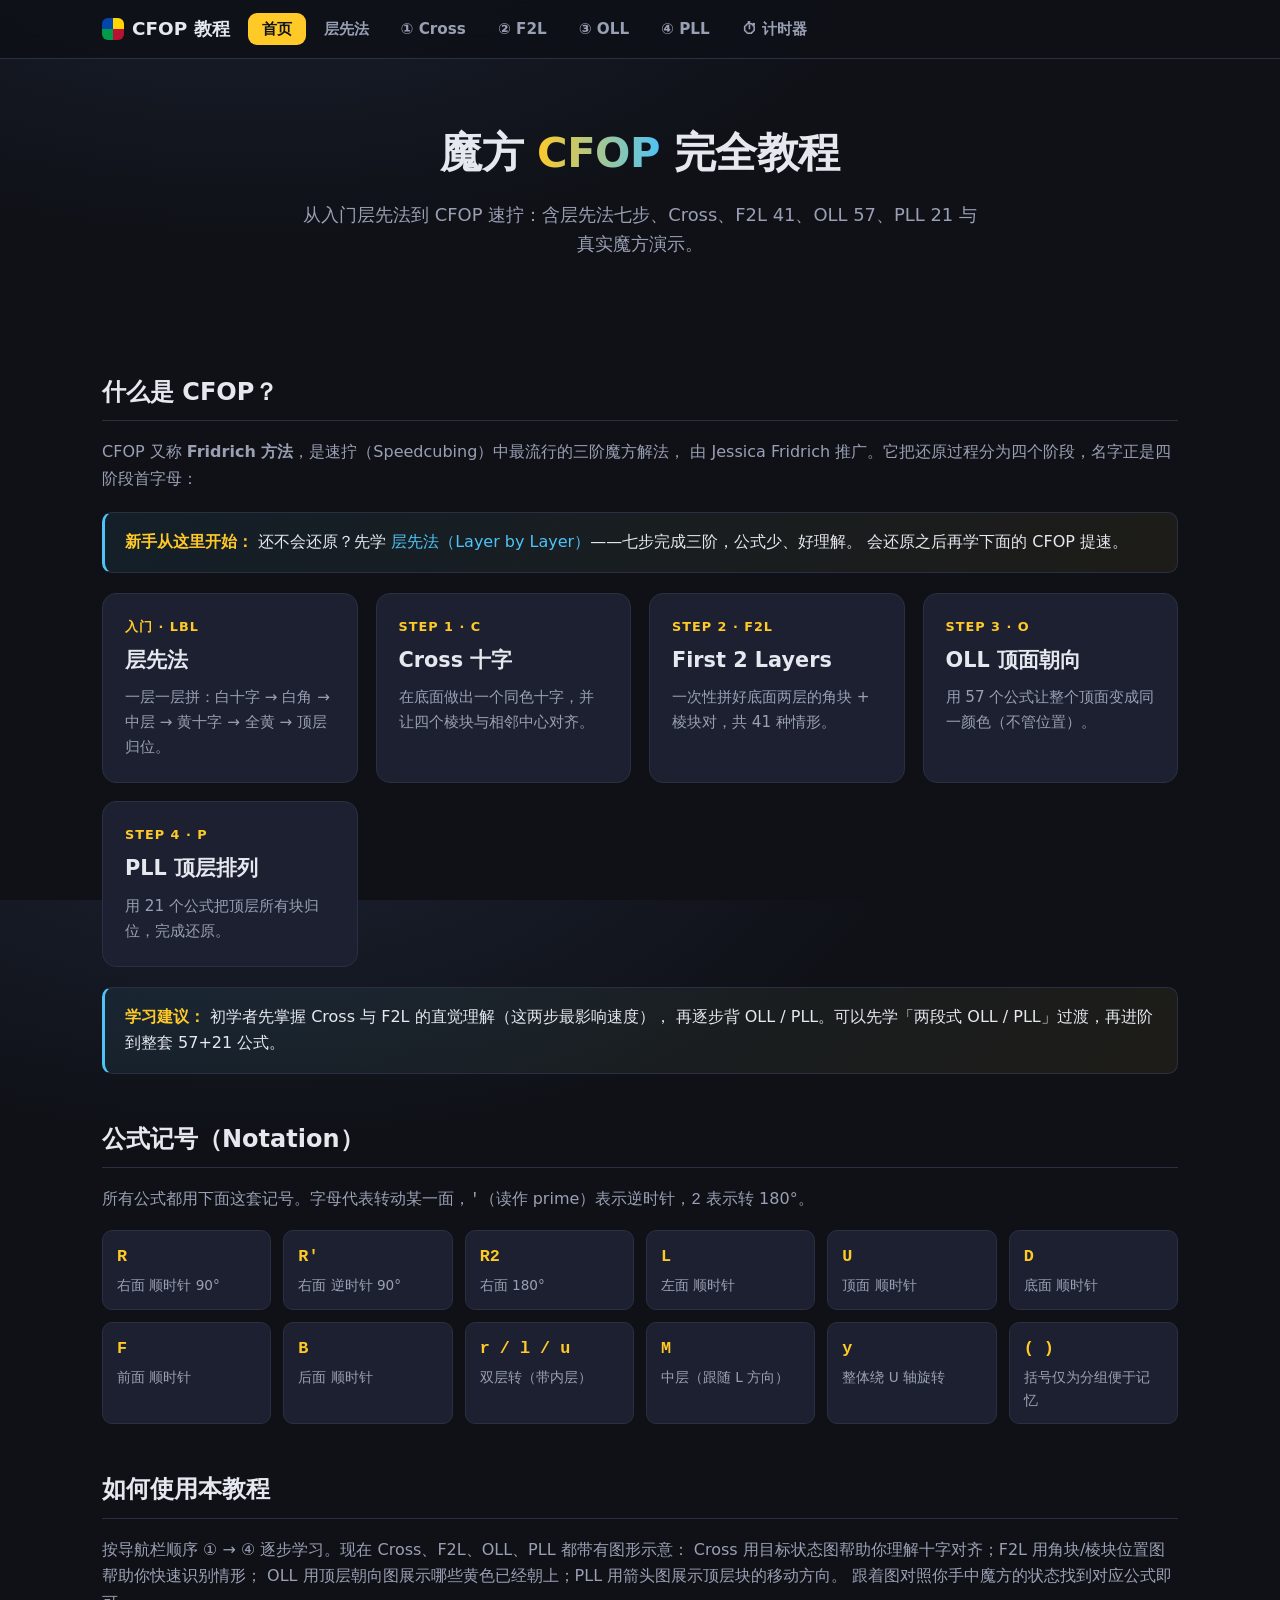
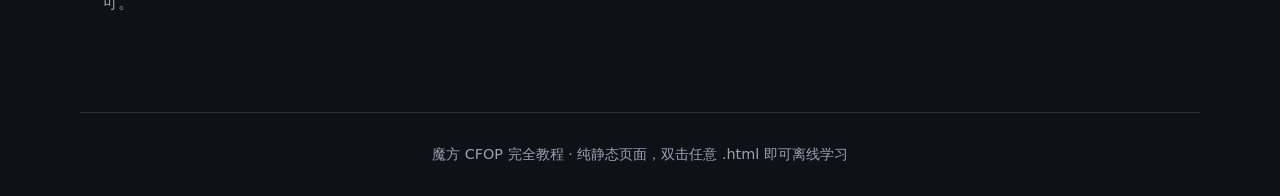
==== index.html @ db29b3a8 "Initial commit: CFOP tutorial static site Layer-by-layer and CFOP pages with 3D teaching snaps, demo" ====
<!DOCTYPE html>
<html lang="zh-CN">
<head>
<meta charset="UTF-8">
<meta name="viewport" content="width=device-width, initial-scale=1.0">
<title>魔方 CFOP 完全教程</title>
<link rel="stylesheet" href="assets/style.css?v=20260716b">
</head>
<body>
<nav class="nav">
  <div class="nav-inner">
    <a class="brand" href="index.html"><span class="dot"></span>CFOP 教程</a>
    <a class="link active" href="index.html">首页</a>
    <a class="link" href="lbl.html">层先法</a>
    <a class="link" href="cross.html">① Cross</a>
    <a class="link" href="f2l.html">② F2L</a>
    <a class="link" href="oll.html">③ OLL</a>
    <a class="link" href="pll.html">④ PLL</a>
    <a class="link" href="timer.html">⏱ 计时器</a>
  </div>
</nav>

<div class="hero">
  <h1>魔方 <span class="grad">CFOP</span> 完全教程</h1>
  <p>从入门层先法到 CFOP 速拧：含层先法七步、Cross、F2L 41、OLL 57、PLL 21 与真实魔方演示。</p>
</div>

<div class="wrap">

  <h2 class="section">什么是 CFOP？</h2>
  <p class="lead">
    CFOP 又称 <strong>Fridrich 方法</strong>，是速拧（Speedcubing）中最流行的三阶魔方解法，
    由 Jessica Fridrich 推广。它把还原过程分为四个阶段，名字正是四阶段首字母：
  </p>

  <div class="callout">
    <strong>新手从这里开始：</strong> 还不会还原？先学
    <a href="lbl.html">层先法（Layer by Layer）</a>——七步完成三阶，公式少、好理解。
    会还原之后再学下面的 CFOP 提速。
  </div>

  <div class="stage-grid">
    <a class="stage-card" href="lbl.html">
      <div class="step">入门 · LBL</div>
      <h3>层先法</h3>
      <p>一层一层拼：白十字 → 白角 → 中层 → 黄十字 → 全黄 → 顶层归位。</p>
    </a>
    <a class="stage-card" href="cross.html">
      <div class="step">STEP 1 · C</div>
      <h3>Cross 十字</h3>
      <p>在底面做出一个同色十字，并让四个棱块与相邻中心对齐。</p>
    </a>
    <a class="stage-card" href="f2l.html">
      <div class="step">STEP 2 · F2L</div>
      <h3>First 2 Layers</h3>
      <p>一次性拼好底面两层的角块 + 棱块对，共 41 种情形。</p>
    </a>
    <a class="stage-card" href="oll.html">
      <div class="step">STEP 3 · O</div>
      <h3>OLL 顶面朝向</h3>
      <p>用 57 个公式让整个顶面变成同一颜色（不管位置）。</p>
    </a>
    <a class="stage-card" href="pll.html">
      <div class="step">STEP 4 · P</div>
      <h3>PLL 顶层排列</h3>
      <p>用 21 个公式把顶层所有块归位，完成还原。</p>
    </a>
  </div>

  <div class="callout">
    <strong>学习建议：</strong> 初学者先掌握 Cross 与 F2L 的直觉理解（这两步最影响速度），
    再逐步背 OLL / PLL。可以先学「两段式 OLL / PLL」过渡，再进阶到整套 57+21 公式。
  </div>

  <h2 class="section">公式记号（Notation）</h2>
  <p class="lead">所有公式都用下面这套记号。字母代表转动某一面，<code>'</code>（读作 prime）表示逆时针，<code>2</code> 表示转 180°。</p>
  <div class="notation-grid">
    <div class="n-item"><code>R</code><span>右面 顺时针 90°</span></div>
    <div class="n-item"><code>R'</code><span>右面 逆时针 90°</span></div>
    <div class="n-item"><code>R2</code><span>右面 180°</span></div>
    <div class="n-item"><code>L</code><span>左面 顺时针</span></div>
    <div class="n-item"><code>U</code><span>顶面 顺时针</span></div>
    <div class="n-item"><code>D</code><span>底面 顺时针</span></div>
    <div class="n-item"><code>F</code><span>前面 顺时针</span></div>
    <div class="n-item"><code>B</code><span>后面 顺时针</span></div>
    <div class="n-item"><code>r / l / u</code><span>双层转（带内层）</span></div>
    <div class="n-item"><code>M</code><span>中层（跟随 L 方向）</span></div>
    <div class="n-item"><code>y</code><span>整体绕 U 轴旋转</span></div>
    <div class="n-item"><code>( )</code><span>括号仅为分组便于记忆</span></div>
  </div>

  <h2 class="section">如何使用本教程</h2>
  <p class="lead">
    按导航栏顺序 ① → ④ 逐步学习。现在 Cross、F2L、OLL、PLL 都带有图形示意：
    Cross 用目标状态图帮助你理解十字对齐；F2L 用角块/棱块位置图帮助你快速识别情形；
    OLL 用顶层朝向图展示哪些黄色已经朝上；PLL 用箭头图展示顶层块的移动方向。
    跟着图对照你手中魔方的状态找到对应公式即可。
  </p>

</div>

<div class="footer">魔方 CFOP 完全教程 · 纯静态页面，双击任意 .html 即可离线学习</div>
</body>
</html>
---- assets/style.css ----
/* ============ 魔方 CFOP 教程 · 全局样式 ============ */
:root {
  --bg: #0f1117;
  --bg-soft: #171a24;
  --bg-card: #1c2030;
  --border: #2a2f42;
  --text: #e6e8ef;
  --text-dim: #9aa0b4;
  --accent: #ffca28;
  --accent-2: #4fc3f7;
  --green: #2ecc71;
  --radius: 14px;
  --shadow: 0 8px 30px rgba(0,0,0,.35);
  --page-max: 1120px;
  --page-pad: 22px;
  --nav-h: 58px;
  /* 魔方标准配色 */
  --cube-U: #ffd500; /* 顶(黄) */
  --cube-D: #ffffff; /* 底(白) */
  --cube-F: #009b48; /* 前(绿) */
  --cube-B: #0046ad; /* 后(蓝) */
  --cube-L: #ff5800; /* 左(橙) */
  --cube-R: #b71234; /* 右(红) */
  --cube-x: #2a2f42; /* 未定/灰 */
}

* { box-sizing: border-box; }
html {
  scroll-behavior: smooth;
  /* 强制始终出现纵向滚动条，页面间宽度一致 */
  overflow-y: scroll;
  height: 100%;
  /* 锁定根字号，避免浏览器/系统差异导致“整页变小”错觉 */
  font-size: 16px;
}
body {
  margin: 0;
  min-width: 320px;
  min-height: 100%;
  width: 100%;
  font-family: "Segoe UI", "PingFang SC", "Microsoft YaHei", system-ui, sans-serif;
  font-size: 1rem;
  background: radial-gradient(1200px 600px at 20% -10%, #1b2130 0%, var(--bg) 55%);
  color: var(--text);
  line-height: 1.65;
  -webkit-font-smoothing: antialiased;
  overflow-x: hidden;
  text-size-adjust: 100%;
  -webkit-text-size-adjust: 100%;
}

/* 统一页面骨架：导航底 + 居中内容列，所有页同一套 */
.page-shell {
  width: 100%;
  min-height: 100%;
}
.page-col {
  width: 100%;
  max-width: var(--page-max);
  margin-left: auto;
  margin-right: auto;
  padding-left: var(--page-pad);
  padding-right: var(--page-pad);
}

a { color: var(--accent-2); text-decoration: none; }
a:hover { text-decoration: underline; }

/* ---------- 顶部导航：全宽底 + 与正文同宽的内层 ---------- */
.nav {
  position: sticky;
  top: 0;
  z-index: 50;
  width: 100%;
  min-height: var(--nav-h);
  background: rgba(15,17,23,.92);
  backdrop-filter: blur(12px);
  border-bottom: 1px solid var(--border);
  padding: 0;
}
.nav-inner {
  width: 100%;
  max-width: var(--page-max);
  margin: 0 auto;
  padding: 0 var(--page-pad);
  min-height: var(--nav-h);
  display: flex;
  align-items: center;
  gap: 4px;
  flex-wrap: nowrap;
  overflow-x: auto;
  overflow-y: hidden;
  -webkit-overflow-scrolling: touch;
  scrollbar-width: none;
}
.nav-inner::-webkit-scrollbar { display: none; height: 0; }
.nav .brand {
  font-weight: 800;
  font-size: 1.15rem;
  margin-right: 14px;
  color: var(--text);
  display: flex;
  align-items: center;
  gap: 8px;
  flex: 0 0 auto;
  white-space: nowrap;
  text-decoration: none;
}
.nav .brand:hover { text-decoration: none; color: var(--text); }
.nav .brand .dot {
  width: 22px;
  height: 22px;
  border-radius: 6px;
  flex: 0 0 auto;
  background: conic-gradient(var(--cube-U) 0 25%, var(--cube-R) 0 50%, var(--cube-F) 0 75%, var(--cube-B) 0 100%);
}
.nav a.link {
  color: var(--text-dim);
  padding: 7px 14px;
  border-radius: 9px;
  font-weight: 600;
  font-size: .95rem;
  line-height: 1.2;
  transition: .15s;
  flex: 0 0 auto;
  white-space: nowrap;
  text-decoration: none;
}
.nav a.link:hover { color: var(--text); background: var(--bg-card); text-decoration: none; }
.nav a.link.active { color: #12141c; background: var(--accent); }

/* ---------- 布局容器 ---------- */
.wrap {
  width: 100%;
  max-width: var(--page-max);
  margin: 0 auto;
  padding: 34px var(--page-pad) 80px;
}
.page-title {
  font-size: 2.1rem;
  margin: 0 0 6px;
  line-height: 1.25;
}
.page-lead {
  color: var(--text-dim);
  margin: 0 0 8px;
}
.hero {
  text-align: center;
  width: 100%;
  max-width: var(--page-max);
  margin: 0 auto;
  padding: 60px var(--page-pad) 34px;
}
.hero h1 { font-size: 2.6rem; margin: 0 0 12px; letter-spacing: -.5px; }
.hero h1 .grad {
  background: linear-gradient(90deg, var(--accent), var(--accent-2));
  -webkit-background-clip: text; background-clip: text; color: transparent;
}
.hero p { color: var(--text-dim); font-size: 1.12rem; max-width: 680px; margin: 0 auto; }

h2.section { font-size: 1.5rem; margin: 46px 0 18px; padding-bottom: 8px; border-bottom: 1px solid var(--border); }
h3 { margin: 26px 0 10px; }
p.lead { color: var(--text-dim); }

/* ---------- 阶段卡片（首页） ---------- */
.stage-grid { display: grid; grid-template-columns: repeat(auto-fit, minmax(220px,1fr)); gap: 18px; margin-top: 20px; }
.stage-card {
  background: var(--bg-card); border: 1px solid var(--border); border-radius: var(--radius);
  padding: 22px; transition: .18s; display: block; color: var(--text);
}
.stage-card:hover { transform: translateY(-4px); border-color: var(--accent); box-shadow: var(--shadow); text-decoration: none; }
.stage-card .step { font-size: .8rem; font-weight: 700; color: var(--accent); letter-spacing: 1px; }
.stage-card h3 { margin: 6px 0 8px; font-size: 1.3rem; }
.stage-card p { color: var(--text-dim); font-size: .95rem; margin: 0; }

/* ---------- 公式卡片网格 ---------- */
.algo-grid {
  display: grid;
  grid-template-columns: repeat(auto-fill, minmax(260px, 1fr));
  gap: 16px;
  align-items: stretch; /* 同行等高 */
  width: 100%;
}
.algo-card {
  background: linear-gradient(180deg, rgba(255,255,255,.02), rgba(255,255,255,0)), var(--bg-card);
  border: 1px solid var(--border);
  border-radius: var(--radius);
  padding: 14px 14px 12px;
  display: flex;
  flex-direction: column;
  align-items: stretch;
  gap: 8px;
  transition: border-color .16s ease, box-shadow .16s ease;
  width: 100%;
  max-width: 100%;
  min-width: 0;
  height: 100%;
  box-sizing: border-box;
}
.algo-card:hover { border-color: rgba(79,195,247,.45); box-shadow: 0 10px 28px rgba(0,0,0,.26); }

/* 旧平面图（若仍有） */
.algo-card > .cube-face,
.algo-card > svg.cube-face {
  width: 112px !important;
  height: 112px !important;
  max-width: 112px;
  margin: 0 auto;
  flex: 0 0 112px;
}

/* 3D 教学快照：固定占位，不随内容伸缩 */
.algo-card > .card-cube-snap {
  width: 100%;
  height: 148px;
  margin: 0 auto;
  flex: 0 0 148px;
  display: flex;
  align-items: center;
  justify-content: center;
}
.algo-card > .card-cube-snap .cube-demo-svg {
  width: 168px;
  max-width: 100%;
  height: 148px;
}

/* 标题：最多 2 行，高度固定 */
.algo-card .name {
  font-weight: 700;
  font-size: .98rem;
  line-height: 1.35;
  text-align: center;
  flex: 0 0 auto;
  min-height: calc(1.35em * 2);
  max-height: calc(1.35em * 2);
  overflow: hidden;
  display: -webkit-box;
  -webkit-box-orient: vertical;
  -webkit-line-clamp: 2;
  line-clamp: 2;
}

/* 说明：最多 2 行，高度固定；空则仍占位避免错位 */
.algo-card .tag {
  font-size: .72rem;
  line-height: 1.4;
  color: var(--text-dim);
  text-align: center;
  flex: 0 0 auto;
  min-height: calc(1.4em * 2);
  max-height: calc(1.4em * 2);
  overflow: hidden;
  display: -webkit-box;
  -webkit-box-orient: vertical;
  -webkit-line-clamp: 2;
  line-clamp: 2;
}
.algo-card .tag:empty {
  visibility: hidden;
}

/* 公式区：固定 2 行起步，可被撑开但同行由卡片整体对齐 */
.algo-card .moves {
  font-family: "Consolas", "SF Mono", monospace;
  font-size: .9rem;
  font-weight: 600;
  line-height: 1.45;
  background: var(--bg-soft);
  border: 1px solid var(--border);
  border-radius: 9px;
  padding: 10px 12px;
  width: 100%;
  box-sizing: border-box;
  text-align: center;
  letter-spacing: .4px;
  color: var(--accent);
  min-height: calc(1.45em * 2 + 20px);
  display: flex;
  align-items: center;
  justify-content: center;
  flex: 1 1 auto; /* 吃掉多余高度，让按钮贴底 */
  word-break: break-word;
}
.algo-card .moves .prime { color: var(--accent-2); }

/* 复制 / 演示：贴底、统一高度 */
.algo-card > .copy-btn,
.algo-card > .card-demo {
  flex: 0 0 auto;
  width: 100%;
  margin-top: 0;
}
.algo-card > .copy-btn { margin-top: 2px; }
.algo-card > .card-demo { margin-top: 0; }

/* Cross 目标图区域：两列，但不改变全站字号/导航宽度 */
.cross-goal-grid {
  grid-template-columns: minmax(240px, 280px) 1fr;
  align-items: stretch;
  margin: 20px 0 10px;
}
.cross-goal-grid > .algo-card {
  /* 目标卡没有演示按钮，单独居中内容 */
  justify-content: center;
}
.cross-goal-grid > .algo-card > .cross-goal-face,
.cross-goal-grid > .algo-card > .cube-face {
  margin: 0 auto;
}
@media (max-width: 720px) {
  .cross-goal-grid { grid-template-columns: 1fr; }
}

/* 卡片内额外说明（层先法口诀等）：压缩进固定区，避免把卡撑得参差不齐 */
.algo-card .note {
  font-size: .72rem;
  line-height: 1.4;
  color: var(--text-dim);
  text-align: left;
  background: rgba(255,255,255,.03);
  border: 1px solid var(--border);
  border-radius: 8px;
  padding: 8px 10px;
  width: 100%;
  box-sizing: border-box;
  flex: 0 0 auto;
  max-height: calc(1.4em * 4 + 18px);
  overflow: auto;
}

/* ---------- 分组标题 ---------- */
.group-title { display: flex; align-items: center; gap: 12px; margin: 40px 0 16px; }
.group-title .badge {
  background: var(--accent); color: #12141c; font-weight: 800; font-size: .8rem;
  padding: 4px 12px; border-radius: 20px;
}
.group-title h2 { border: 0; margin: 0; font-size: 1.35rem; }
.group-title .count { color: var(--text-dim); font-size: .9rem; margin-left: auto; }

/* ---------- 提示框 ---------- */
.callout {
  background: linear-gradient(135deg, rgba(79,195,247,.08), rgba(255,202,40,.06));
  border: 1px solid var(--border); border-left: 3px solid var(--accent-2);
  border-radius: 10px; padding: 16px 20px; margin: 20px 0;
}
.callout strong { color: var(--accent); }

/* ---------- 记号表 ---------- */
.notation-grid { display: grid; grid-template-columns: repeat(auto-fill,minmax(150px,1fr)); gap: 12px; }
.notation-grid .n-item { background: var(--bg-card); border:1px solid var(--border); border-radius:10px; padding:12px 14px; }
.notation-grid .n-item code { color: var(--accent); font-weight: 700; font-size: 1.05rem; }
.notation-grid .n-item span { display:block; color: var(--text-dim); font-size:.85rem; margin-top: 4px; }

/* ---------- 复制按钮 ---------- */
.copy-btn {
  background: var(--bg-soft); color: var(--text-dim);
  border: 1px solid var(--border); border-radius: 8px;
  padding: 7px 10px; font-size: .82rem; font-weight: 600; cursor: pointer;
  transition: .15s;
  min-height: 34px;
  box-sizing: border-box;
}
.copy-btn:hover { color: var(--text); border-color: var(--accent-2); }
.copy-btn.done { color: #12141c; background: var(--green); border-color: var(--green); }

/* 公式卡内嵌演示 */
.card-demo {
  display: flex;
  flex-direction: column;
  width: 100%;
}
.demo-toggle-btn {
  width: 100%;
  background: linear-gradient(180deg, rgba(79,195,247,.12), rgba(79,195,247,.04));
  color: var(--accent-2);
  border: 1px solid rgba(79,195,247,.35);
  border-radius: 8px;
  padding: 7px 10px;
  font-size: .84rem;
  font-weight: 700;
  cursor: pointer;
  transition: .15s;
  min-height: 34px;
  box-sizing: border-box;
}
.demo-toggle-btn:hover { border-color: var(--accent-2); background: rgba(79,195,247,.16); }
.demo-toggle-btn.open { color: #12141c; background: var(--accent); border-color: var(--accent); }
.demo-toggle-btn:disabled {
  opacity: .55; cursor: not-allowed; color: var(--text-dim);
  background: var(--bg-soft); border-color: var(--border);
}
.card-demo-panel {
  margin-top: 10px;
  width: 100%;
}
.card-demo-host .demo-player {
  padding: 10px;
}
.card-demo-host .demo-stage {
  min-height: 190px;
}
.card-demo-host .cube-demo-svg {
  max-width: 220px;
}
.card-demo-host .demo-caption {
  font-size: .82rem;
}
.card-demo-host .demo-btn {
  padding: 6px 10px;
  font-size: .8rem;
}

/* ---------- 搜索框 ---------- */
.searchbar { display: flex; align-items: center; gap: 12px; margin: 8px 0 4px; flex-wrap: wrap; }
.searchbar input {
  flex: 1; min-width: 200px;
  background: var(--bg-card); color: var(--text);
  border: 1px solid var(--border); border-radius: 10px;
  padding: 11px 15px; font-size: 1rem; outline: none; transition: .15s;
}
.searchbar input:focus { border-color: var(--accent); }
.searchbar input::placeholder { color: var(--text-dim); }
.searchbar .match-count { color: var(--accent); font-size: .9rem; font-weight: 600; white-space: nowrap; }

/* ---------- 教程图卡 ---------- */
.callout .cube-face { margin: 10px auto; }

/* ---------- 真实魔方动画播放器 ---------- */
.demo-player {
  width: 100%;
  background: linear-gradient(180deg, rgba(255,255,255,.02), rgba(255,255,255,0)), var(--bg-card);
  border: 1px solid var(--border);
  border-radius: 14px;
  padding: 14px;
}
.demo-stage {
  min-height: 220px;
  display: flex;
  align-items: center;
  justify-content: center;
  background: radial-gradient(circle at 50% 20%, rgba(79,195,247,.08), rgba(0,0,0,0) 50%), linear-gradient(180deg, #151a27, #10141e);
  border: 1px solid rgba(255,255,255,.04);
  border-radius: 12px;
  overflow: hidden;
}
.demo-stage.flash { animation: demoPulse .22s ease; }
.demo-meta { display: flex; gap: 12px; justify-content: space-between; align-items: center; margin-top: 12px; flex-wrap: wrap; }
.demo-caption { color: var(--text-dim); font-size: .92rem; }
.demo-step { color: var(--accent); font-weight: 700; margin-right: 8px; }
.demo-controls { display: flex; gap: 8px; flex-wrap: wrap; }
.demo-btn {
  background: var(--bg-soft);
  color: var(--text);
  border: 1px solid var(--border);
  border-radius: 9px;
  padding: 8px 14px;
  font-size: .88rem;
  font-weight: 700;
  cursor: pointer;
  transition: .15s;
}
.demo-btn:hover { border-color: var(--accent-2); }
.demo-grid { display: grid; grid-template-columns: repeat(auto-fit, minmax(280px,1fr)); gap: 16px; margin: 18px 0 8px; }
.demo-card {
  background: linear-gradient(180deg, rgba(255,255,255,.02), rgba(255,255,255,0)), var(--bg-card);
  border: 1px solid var(--border);
  border-radius: 14px;
  padding: 16px;
}
.demo-card h4 { margin: 0 0 6px; font-size: 1rem; }
.demo-card p { margin: 0 0 12px; color: var(--text-dim); font-size: .9rem; }
.cube-demo-svg { width: 100%; max-width: 260px; height: auto; display: block; filter: drop-shadow(0 10px 24px rgba(0,0,0,.28)); }
.cube-face-plate { stroke: rgba(255,255,255,.07); stroke-width: 1.2; }
.cube-face-plate.u { fill: #202637; }
.cube-face-plate.f { fill: #171d2c; }
.cube-face-plate.r { fill: #131927; }
.cube-sticker-3d { stroke: rgba(8,10,14,.9); stroke-width: 1.8; }
.cube-sticker-3d.focus { stroke: rgba(255,255,255,.22); stroke-width: 1.6; }
.cube-sticker-3d.dim { stroke: rgba(255,255,255,.05); stroke-width: 1.2; opacity: .92; }
.cube-sticker-3d.hl { stroke: rgba(255,202,40,.95); stroke-width: 2.4; filter: drop-shadow(0 0 6px rgba(255,202,40,.28)); }
.cube-sticker-gloss { fill: rgba(255,255,255,.14); pointer-events: none; }
@keyframes demoPulse {
  0% { transform: scale(.992); opacity: .88; }
  100% { transform: scale(1); opacity: 1; }
}

/* ---------- 计时器 ---------- */
.timer-page { max-width: 820px; }
.timer-help {
  background: var(--bg-card);
  border: 1px solid var(--border);
  border-radius: 14px;
  padding: 12px 18px 14px;
  margin: 0 0 22px;
}
.timer-help summary {
  cursor: pointer;
  font-weight: 700;
  color: var(--text);
  list-style: none;
  user-select: none;
}
.timer-help summary::-webkit-details-marker { display: none; }
.timer-help summary::before {
  content: '▸ ';
  color: var(--accent);
}
.timer-help[open] summary::before { content: '▾ '; }
.timer-steps {
  margin: 12px 0 8px 1.1em;
  padding: 0;
  color: var(--text);
  line-height: 1.75;
}
.timer-steps li { margin: 4px 0; }
.timer-tip {
  margin: 8px 0 2px;
  color: var(--text-dim);
  font-size: .9rem;
  line-height: 1.6;
}
.timer-tip kbd,
.timer-help kbd {
  display: inline-block;
  background: var(--bg-soft);
  border: 1px solid var(--border);
  border-radius: 6px;
  padding: 1px 7px;
  font-family: Consolas, monospace;
  font-size: .82em;
  color: var(--accent-2);
}
.c-ready { color: var(--green); }

.timer-box { text-align: center; padding: 8px 0 18px; }

.scramble-wrap { margin: 0 auto 18px; max-width: 720px; }
.scramble-label {
  color: var(--text-dim);
  font-size: .78rem;
  letter-spacing: 1px;
  text-transform: uppercase;
  margin-bottom: 8px;
}
.scramble {
  font-family: "Consolas", monospace; font-size: 1.22rem; font-weight: 600;
  color: var(--accent); background: var(--bg-card); border: 1px solid var(--border);
  border-radius: 12px; padding: 16px 18px; letter-spacing: 1px; line-height: 1.85;
  word-break: break-word;
  user-select: all;
}
.scramble-btn { margin-top: 10px; }

/* 大触控垫：整块可按 */
.timer-pad {
  position: relative;
  max-width: 560px;
  margin: 0 auto 18px;
  padding: 28px 16px 22px;
  border-radius: 20px;
  border: 1px solid var(--border);
  background:
    radial-gradient(ellipse at 50% 0%, rgba(79,195,247,.08), transparent 60%),
    var(--bg-card);
  cursor: pointer;
  user-select: none;
  -webkit-user-select: none;
  touch-action: none;
  outline: none;
  transition: border-color .15s, box-shadow .15s, background .15s;
}
.timer-pad:focus-visible { border-color: var(--accent-2); box-shadow: 0 0 0 3px rgba(79,195,247,.2); }
.timer-pad.is-holding {
  border-color: rgba(255,202,40,.55);
  box-shadow: 0 0 0 3px rgba(255,202,40,.12);
}
.timer-pad.is-ready {
  border-color: rgba(76, 217, 100, .65);
  box-shadow: 0 0 0 3px rgba(76, 217, 100, .18);
  background:
    radial-gradient(ellipse at 50% 0%, rgba(76,217,100,.14), transparent 60%),
    var(--bg-card);
}
.timer-pad.is-running {
  border-color: rgba(79,195,247,.55);
  box-shadow: 0 0 0 3px rgba(79,195,247,.12);
}

.timer-state {
  display: inline-block;
  font-size: .72rem;
  font-weight: 700;
  letter-spacing: 1.2px;
  text-transform: uppercase;
  color: var(--text-dim);
  background: var(--bg-soft);
  border: 1px solid var(--border);
  border-radius: 999px;
  padding: 4px 12px;
  margin-bottom: 8px;
}
.timer-pad.is-holding .timer-state { color: var(--accent); border-color: rgba(255,202,40,.4); }
.timer-pad.is-ready .timer-state { color: var(--green); border-color: rgba(76,217,100,.45); }
.timer-pad.is-running .timer-state { color: var(--accent-2); border-color: rgba(79,195,247,.45); }

.timer-display {
  font-family: "Consolas", monospace; font-size: clamp(3.2rem, 12vw, 5.5rem); font-weight: 800;
  letter-spacing: -2px; margin: 6px 0 10px; line-height: 1;
  transition: color .1s;
  font-variant-numeric: tabular-nums;
}
.timer-display.ready { color: var(--green); }
.timer-display.holding { color: var(--accent); }
.timer-display.running { color: var(--text); }

.hold-bar {
  width: min(280px, 70%);
  height: 5px;
  margin: 0 auto 12px;
  background: rgba(255,255,255,.06);
  border-radius: 999px;
  overflow: hidden;
  opacity: 0;
  transition: opacity .12s;
}
.hold-bar.show { opacity: 1; }
.hold-bar > span {
  display: block;
  height: 100%;
  width: 0;
  background: linear-gradient(90deg, var(--accent), var(--green));
  border-radius: inherit;
}

.timer-hint {
  color: var(--text-dim);
  font-size: .95rem;
  min-height: 1.4em;
  padding: 0 8px;
  line-height: 1.45;
}

.timer-actions {
  display: flex; gap: 10px; justify-content: center; flex-wrap: wrap; margin-bottom: 22px;
}
.btn {
  background: var(--bg-card); color: var(--text); border: 1px solid var(--border);
  border-radius: 10px; padding: 10px 18px; font-size: .95rem; font-weight: 600; cursor: pointer; transition: .15s;
}
.btn:hover { border-color: var(--accent-2); }
.btn.primary { background: var(--accent); color: #12141c; border-color: var(--accent); }
.btn.danger:hover { border-color: #ff6b6b; color: #ff8e8e; }

.stats-row { display: flex; gap: 12px; justify-content: center; flex-wrap: wrap; margin-bottom: 18px; }
.stat-tile {
  background: var(--bg-card); border: 1px solid var(--border); border-radius: 12px;
  padding: 12px 18px; min-width: 96px;
}
.stat-tile .label { color: var(--text-dim); font-size: .75rem; letter-spacing: 1px; text-transform: uppercase; }
.stat-tile .value {
  font-family: "Consolas", monospace; font-size: 1.45rem; font-weight: 700;
  color: var(--accent-2); margin-top: 2px; font-variant-numeric: tabular-nums;
}

.times-list { max-width: 720px; margin: 10px auto 0; }
.times-head {
  display: flex; align-items: baseline; justify-content: space-between;
  gap: 12px; margin-bottom: 8px;
}
.times-note { color: var(--text-dim); font-size: .82rem; }
.times-list table { width: 100%; border-collapse: collapse; }
.times-list th, .times-list td {
  padding: 10px 12px; text-align: left; border-bottom: 1px solid var(--border); font-size: .95rem;
  vertical-align: top;
}
.times-list th { color: var(--text-dim); font-weight: 600; font-size: .82rem; }
.times-list td.time {
  font-family: "Consolas", monospace; font-weight: 700;
  font-variant-numeric: tabular-nums; white-space: nowrap;
}
.times-list td.scr {
  color: var(--text-dim);
  font-size: .8rem;
  font-family: Consolas, monospace;
  word-break: break-word;
  line-height: 1.45;
}
.times-list td.empty { color: var(--text-dim); text-align: center; padding: 22px 12px; }
.times-list td.ops { white-space: nowrap; text-align: right; }
.times-list .linkish {
  background: none; border: 0; color: var(--text-dim);
  cursor: pointer; font-size: .82rem; padding: 2px 6px; border-radius: 6px;
}
.times-list .linkish:hover { color: var(--accent-2); background: rgba(255,255,255,.04); }
.times-list .linkish.del:hover { color: #ff6b6b; }
.times-list .best td.time { color: var(--green); }
.times-list .dnf td.time { color: #ff8e8e; text-decoration: line-through; text-decoration-thickness: 1px; }

@media (max-width: 560px) {
  .timer-pad { padding: 22px 10px 18px; }
  .scramble { font-size: 1.05rem; padding: 14px; }
  .times-list td.scr { font-size: .72rem; }
  .stat-tile { min-width: 84px; padding: 10px 12px; }
  .stat-tile .value { font-size: 1.2rem; }
}

/* ---------- 页脚 ---------- */
.footer {
  text-align: center;
  color: var(--text-dim);
  padding: 30px var(--page-pad);
  border-top: 1px solid var(--border);
  font-size: .9rem;
  max-width: var(--page-max);
  margin: 0 auto;
  width: 100%;
}

/* ---------- SVG 图示 ---------- */
.cube-face {
  display: block;
  filter: drop-shadow(0 6px 16px rgba(0,0,0,.22));
}
.cube-face .cube-panel {
  fill: #121726;
  stroke: rgba(255,255,255,.06);
  stroke-width: 1.2;
}
.cube-face rect.sticker {
  stroke: #0b0d12;
  stroke-width: 2;
  rx: 4;
}

@media (max-width: 640px) {
  .hero h1 { font-size: 2rem; }
  .nav .brand { margin-right: 8px; font-size: 1.05rem; }
  .nav a.link { padding: 7px 10px; font-size: .9rem; }
  .page-title { font-size: 1.75rem; }
}
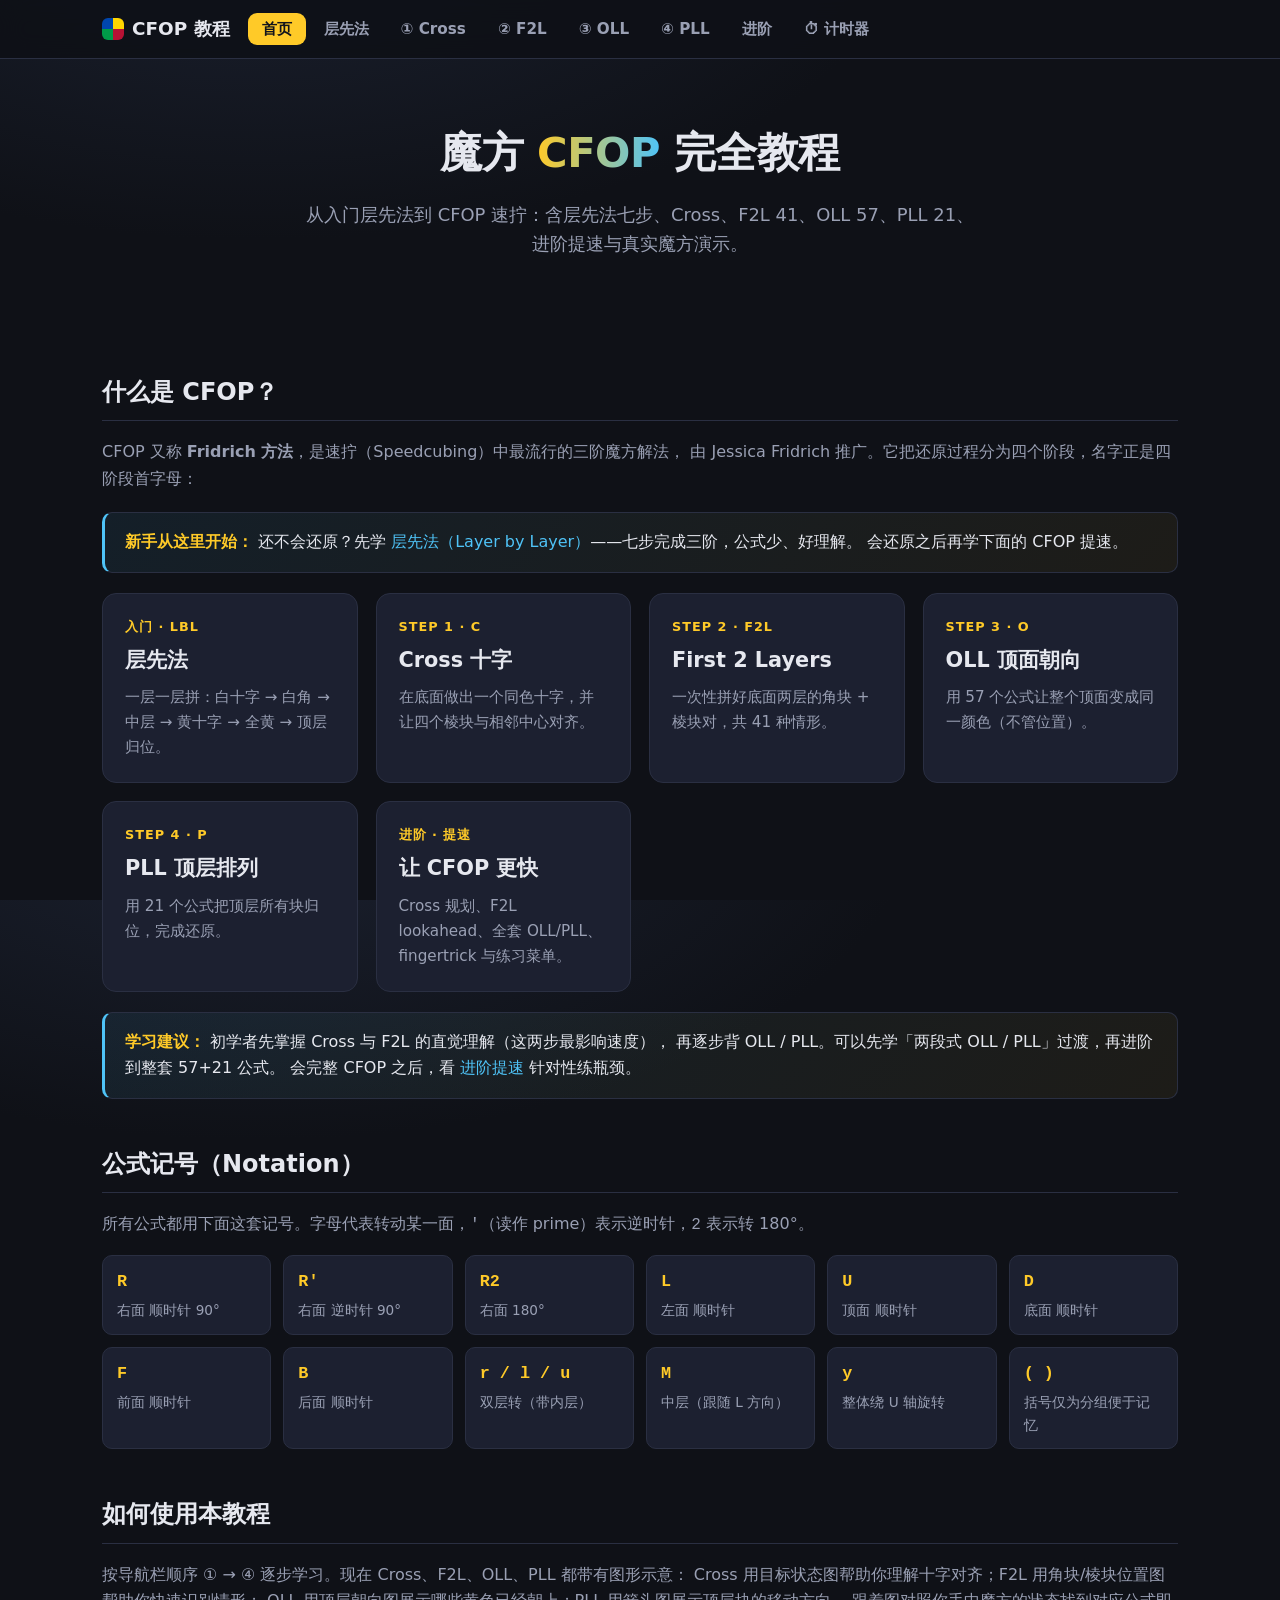
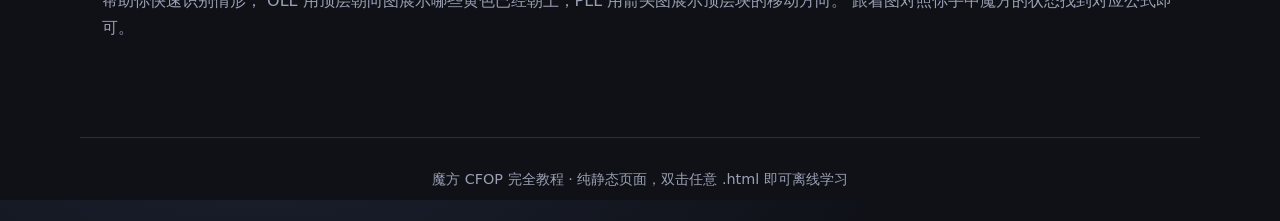
==== commit ba551fef: "Add advanced CFOP speed guide page New advanced.html covers stage goals, Cross planning, F2L lookahe" ====
--- a/index.html
+++ b/index.html
@@ -4,7 +4,7 @@
 <meta charset="UTF-8">
 <meta name="viewport" content="width=device-width, initial-scale=1.0">
 <title>魔方 CFOP 完全教程</title>
-<link rel="stylesheet" href="assets/style.css?v=20260716b">
+<link rel="stylesheet" href="assets/style.css?v=20260716c">
 </head>
 <body>
 <nav class="nav">
@@ -16,13 +16,14 @@
     <a class="link" href="f2l.html">② F2L</a>
     <a class="link" href="oll.html">③ OLL</a>
     <a class="link" href="pll.html">④ PLL</a>
+    <a class="link" href="advanced.html">进阶</a>
     <a class="link" href="timer.html">⏱ 计时器</a>
   </div>
 </nav>
 
 <div class="hero">
   <h1>魔方 <span class="grad">CFOP</span> 完全教程</h1>
-  <p>从入门层先法到 CFOP 速拧：含层先法七步、Cross、F2L 41、OLL 57、PLL 21 与真实魔方演示。</p>
+  <p>从入门层先法到 CFOP 速拧：含层先法七步、Cross、F2L 41、OLL 57、PLL 21、进阶提速与真实魔方演示。</p>
 </div>
 
 <div class="wrap">
@@ -65,11 +66,17 @@
       <h3>PLL 顶层排列</h3>
       <p>用 21 个公式把顶层所有块归位，完成还原。</p>
     </a>
+    <a class="stage-card" href="advanced.html">
+      <div class="step">进阶 · 提速</div>
+      <h3>让 CFOP 更快</h3>
+      <p>Cross 规划、F2L lookahead、全套 OLL/PLL、fingertrick 与练习菜单。</p>
+    </a>
   </div>
 
   <div class="callout">
     <strong>学习建议：</strong> 初学者先掌握 Cross 与 F2L 的直觉理解（这两步最影响速度），
     再逐步背 OLL / PLL。可以先学「两段式 OLL / PLL」过渡，再进阶到整套 57+21 公式。
+    会完整 CFOP 之后，看 <a href="advanced.html">进阶提速</a> 针对性练瓶颈。
   </div>
 
   <h2 class="section">公式记号（Notation）</h2>
--- a/assets/style.css
+++ b/assets/style.css
@@ -179,7 +179,8 @@
   display: grid;
   grid-template-columns: repeat(auto-fill, minmax(260px, 1fr));
   gap: 16px;
-  align-items: stretch; /* 同行等高 */
+  /* start：展开演示时只拉高当前卡，不把同行其它卡一起撑高 */
+  align-items: start;
   width: 100%;
 }
 .algo-card {
@@ -195,7 +196,7 @@
   width: 100%;
   max-width: 100%;
   min-width: 0;
-  height: 100%;
+  height: auto;
   box-sizing: border-box;
 }
 .algo-card:hover { border-color: rgba(79,195,247,.45); box-shadow: 0 10px 28px rgba(0,0,0,.26); }
